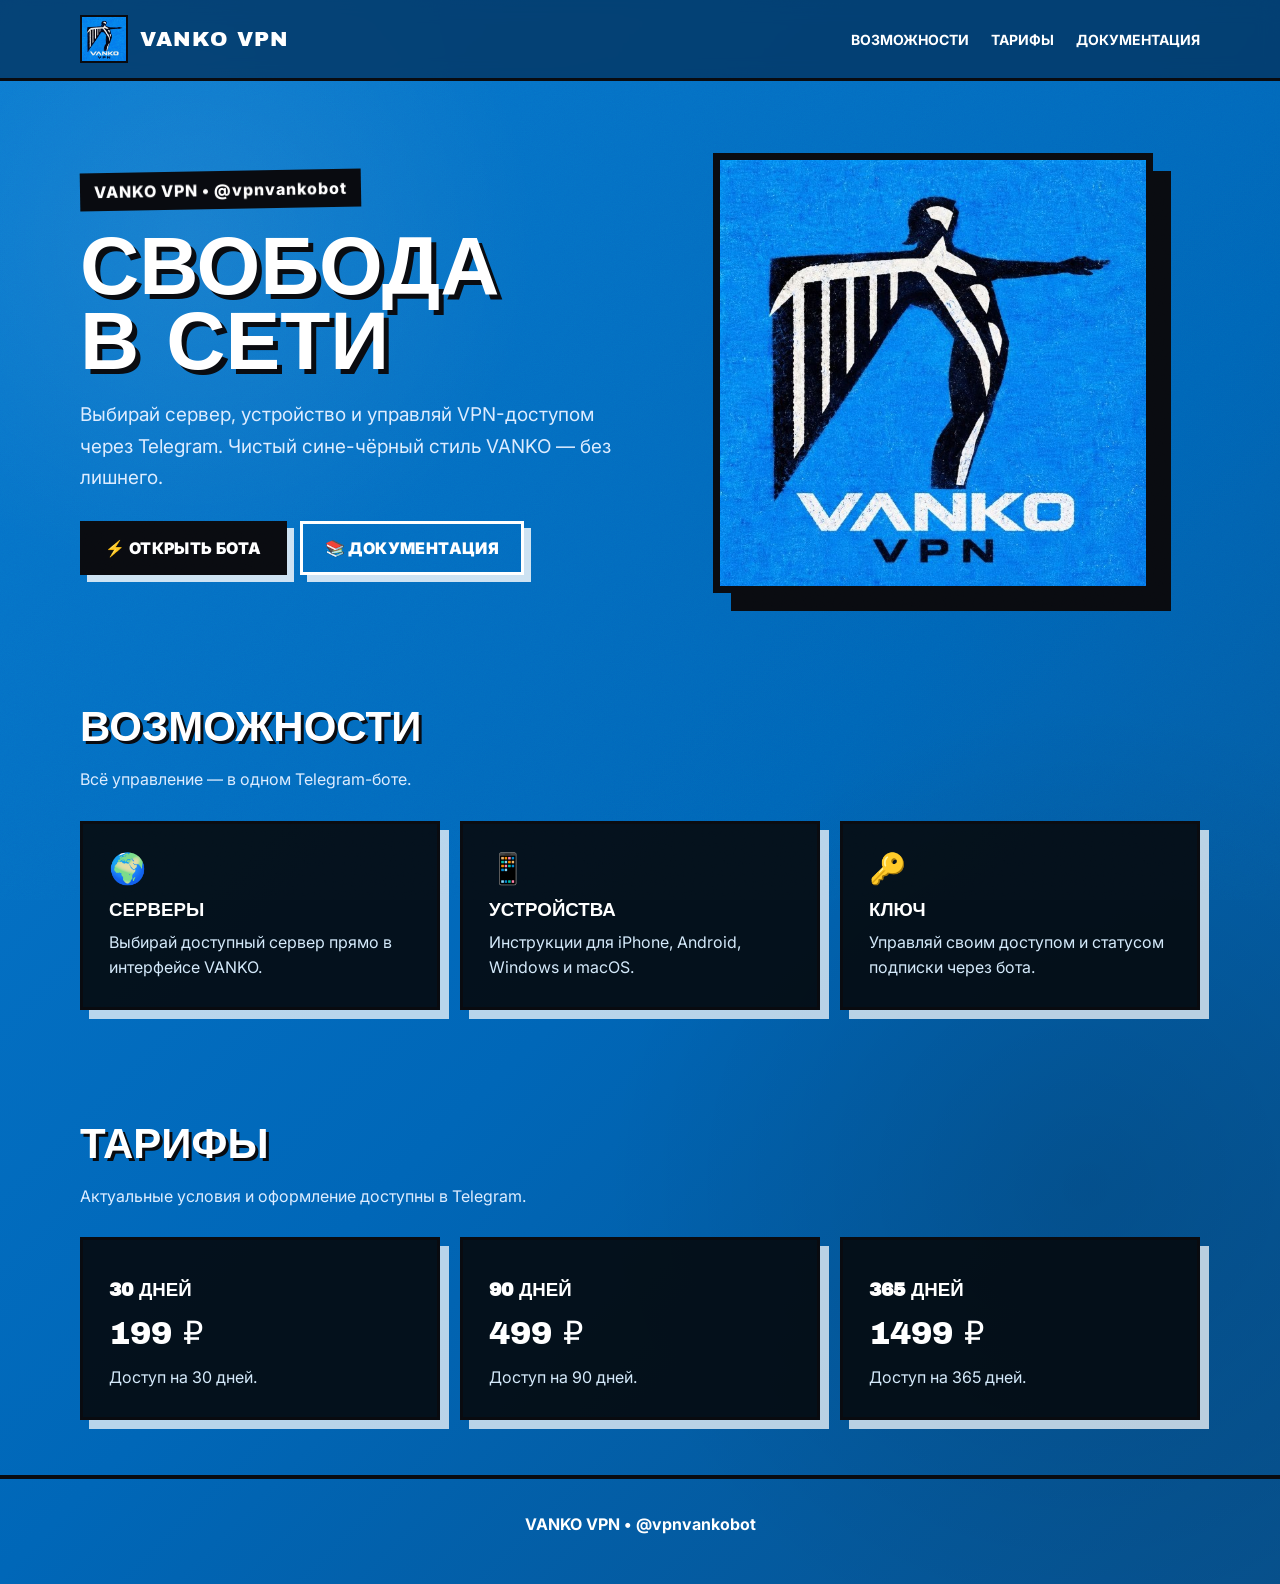
==== index.html @ f3529c2c "Add files via upload" ====
<!doctype html><html lang="ru"><head><meta charset="utf-8"><meta name="viewport" content="width=device-width,initial-scale=1"><title>VANKO VPN</title><link rel="stylesheet" href="style.css"></head><body>
<nav class="nav"><div class="container nav-inner"><a class="brand" href="index.html"><img src="logo.png" alt="VANKO">VANKO VPN</a><div class="nav-links"><a href="#features">ВОЗМОЖНОСТИ</a><a href="#plans">ТАРИФЫ</a><a href="documentation.html">ДОКУМЕНТАЦИЯ</a></div></div></nav>
<main>
<section class="hero container"><div><span class="kicker">VANKO VPN • @vpnvankobot</span><h1>СВОБОДА<br>В СЕТИ</h1><p class="lead">Выбирай сервер, устройство и управляй VPN-доступом через Telegram. Чистый сине-чёрный стиль VANKO — без лишнего.</p><div class="buttons"><a class="btn" href="https://t.me/vpnvankobot">⚡ ОТКРЫТЬ БОТА</a><a class="btn secondary" href="documentation.html">📚 ДОКУМЕНТАЦИЯ</a></div></div><img class="logo" src="logo.png" alt="VANKO VPN"></section>
<section id="features" class="section container"><h2>ВОЗМОЖНОСТИ</h2><p class="section-intro">Всё управление — в одном Telegram-боте.</p><div class="grid">
<div class="card"><div class="icon">🌍</div><h3>СЕРВЕРЫ</h3><p>Выбирай доступный сервер прямо в интерфейсе VANKO.</p></div>
<div class="card"><div class="icon">📱</div><h3>УСТРОЙСТВА</h3><p>Инструкции для iPhone, Android, Windows и macOS.</p></div>
<div class="card"><div class="icon">🔑</div><h3>КЛЮЧ</h3><p>Управляй своим доступом и статусом подписки через бота.</p></div>
</div></section>
<section id="plans" class="section container"><h2>ТАРИФЫ</h2><p class="section-intro">Актуальные условия и оформление доступны в Telegram.</p><div class="grid">
<div class="card"><h3>30 ДНЕЙ</h3><div class="price">199 ₽</div><p>Доступ на 30 дней.</p></div>
<div class="card"><h3>90 ДНЕЙ</h3><div class="price">499 ₽</div><p>Доступ на 90 дней.</p></div>
<div class="card"><h3>365 ДНЕЙ</h3><div class="price">1499 ₽</div><p>Доступ на 365 дней.</p></div>
</div></section>
</main><footer>VANKO VPN • @vpnvankobot</footer></body></html>
---- style.css ----
@import url('https://fonts.googleapis.com/css2?family=Archivo+Black&family=Inter:wght@400;500;600;700;800&display=swap');

:root{
  --blue:#087bd1;
  --blue-dark:#04569b;
  --paper:#f5f3eb;
  --ink:#090b10;
  --muted:#dcecff;
  --line:rgba(255,255,255,.25);
}
*{box-sizing:border-box}
html{scroll-behavior:smooth}
body{
  margin:0;color:white;font-family:Inter,Arial,sans-serif;
  background:
    radial-gradient(circle at 15% 15%,rgba(255,255,255,.08),transparent 20%),
    radial-gradient(circle at 85% 75%,rgba(0,0,0,.12),transparent 30%),
    linear-gradient(135deg,#087bd1,#0067b8 55%,#07518d);
  min-height:100vh;
}
body:before{
  content:"";position:fixed;inset:0;pointer-events:none;opacity:.10;
  background-image:url("data:image/svg+xml,%3Csvg xmlns='http://www.w3.org/2000/svg' width='140' height='140' viewBox='0 0 140 140'%3E%3Cfilter id='n'%3E%3CfeTurbulence type='fractalNoise' baseFrequency='.9' numOctaves='3' stitchTiles='stitch'/%3E%3C/filter%3E%3Crect width='100%25' height='100%25' filter='url(%23n)' opacity='.65'/%3E%3C/svg%3E");
  mix-blend-mode:overlay;
}
a{color:inherit;text-decoration:none}
.container{width:min(1120px,92%);margin:auto}
.nav{
  position:sticky;top:0;z-index:10;
  background:rgba(4,54,99,.82);backdrop-filter:blur(10px);
  border-bottom:3px solid var(--ink);
}
.nav-inner{height:78px;display:flex;align-items:center;justify-content:space-between}
.brand{
  display:flex;align-items:center;gap:12px;font-family:"Archivo Black",Impact,sans-serif;
  letter-spacing:1px;font-size:21px
}
.brand img{width:48px;height:48px;object-fit:cover;border:2px solid var(--ink)}
.nav-links{display:flex;gap:22px;font-weight:700;font-size:14px}
.nav-links a:hover{text-decoration:underline}
.hero{padding:72px 0 55px;display:grid;grid-template-columns:1fr 1fr;gap:50px;align-items:center}
.logo{
  width:min(440px,100%);display:block;margin:auto;
  border:7px solid var(--ink);box-shadow:18px 18px 0 var(--ink);
}
.kicker{
  display:inline-block;background:var(--ink);color:white;padding:9px 14px;
  font-weight:800;letter-spacing:1px;transform:rotate(-1deg)
}
h1{
  font-family:"Archivo Black",Impact,sans-serif;
  text-transform:uppercase;font-size:clamp(46px,7vw,82px);line-height:.92;
  margin:20px 0;color:white;text-shadow:5px 5px 0 var(--ink)
}
.lead{font-size:19px;line-height:1.65;color:var(--muted);max-width:650px}
.buttons{display:flex;gap:13px;flex-wrap:wrap;margin-top:28px}
.btn{
  display:inline-flex;align-items:center;justify-content:center;padding:14px 22px;
  background:var(--ink);color:white;border:3px solid var(--ink);
  font-weight:900;text-transform:uppercase;letter-spacing:.4px;
  box-shadow:7px 7px 0 rgba(255,255,255,.8);transition:.15s
}
.btn:hover{transform:translate(3px,3px);box-shadow:4px 4px 0 rgba(255,255,255,.8)}
.btn.secondary{background:transparent;border-color:white}
.section{padding:55px 0}
.section h2{
  font-family:"Archivo Black",Impact,sans-serif;text-transform:uppercase;
  font-size:42px;margin:0 0 10px;text-shadow:3px 3px 0 var(--ink)
}
.section-intro{color:var(--muted);line-height:1.6;margin-bottom:28px}
.grid{display:grid;grid-template-columns:repeat(3,1fr);gap:20px}
.card{
  background:rgba(5,10,16,.92);border:3px solid var(--ink);padding:26px;
  box-shadow:9px 9px 0 rgba(255,255,255,.72)
}
.icon{font-size:30px}.card h3{font-family:"Archivo Black",Impact,sans-serif;text-transform:uppercase;margin:13px 0 9px}
.card p{color:#d4e9fa;line-height:1.6;margin:0}
.price{font-family:"Archivo Black",Impact,sans-serif;font-size:32px;margin:13px 0}
.doc{
  width:min(850px,92%);margin:55px auto;padding:35px;
  background:rgba(7,11,16,.95);border:4px solid var(--ink);
  box-shadow:12px 12px 0 rgba(255,255,255,.78)
}
.doc h1{font-size:48px}.doc h2{font-family:"Archivo Black",Impact,sans-serif;text-transform:uppercase;margin-top:32px}
.doc p,.doc li{color:#dcecff;line-height:1.75}
footer{border-top:4px solid var(--ink);padding:35px 0 50px;text-align:center;font-weight:700}
@media(max-width:800px){
  .nav-links{display:none}
  .hero{grid-template-columns:1fr;padding-top:45px}
  .hero .logo{order:-1;max-width:360px}
  .grid{grid-template-columns:1fr}
  .doc{padding:23px}
}
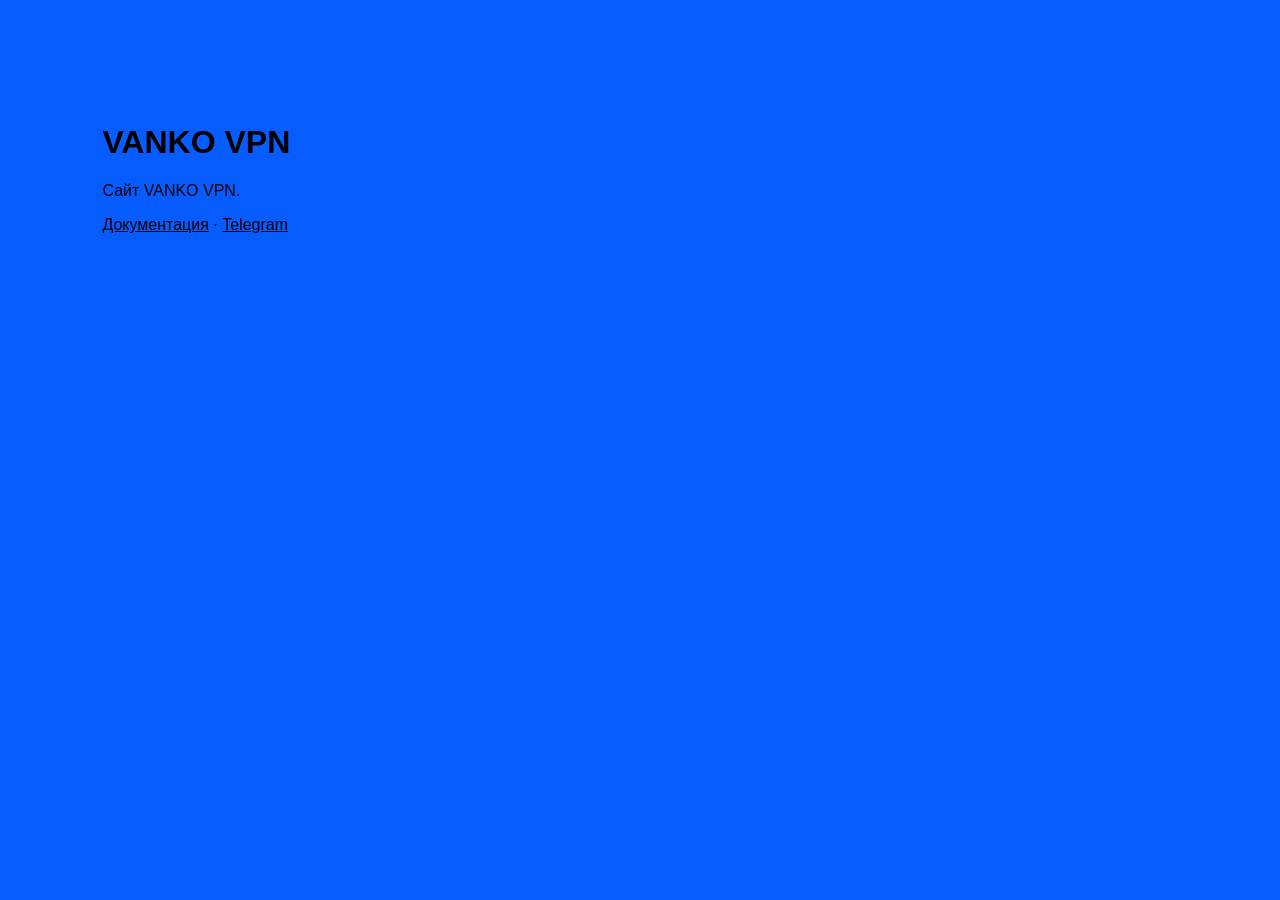
==== commit d43c5730: "Add files via upload" ====
--- a/index.html
+++ b/index.html
@@ -1,15 +1 @@
-<!doctype html><html lang="ru"><head><meta charset="utf-8"><meta name="viewport" content="width=device-width,initial-scale=1"><title>VANKO VPN</title><link rel="stylesheet" href="style.css"></head><body>
-<nav class="nav"><div class="container nav-inner"><a class="brand" href="index.html"><img src="logo.png" alt="VANKO">VANKO VPN</a><div class="nav-links"><a href="#features">ВОЗМОЖНОСТИ</a><a href="#plans">ТАРИФЫ</a><a href="documentation.html">ДОКУМЕНТАЦИЯ</a></div></div></nav>
-<main>
-<section class="hero container"><div><span class="kicker">VANKO VPN • @vpnvankobot</span><h1>СВОБОДА<br>В СЕТИ</h1><p class="lead">Выбирай сервер, устройство и управляй VPN-доступом через Telegram. Чистый сине-чёрный стиль VANKO — без лишнего.</p><div class="buttons"><a class="btn" href="https://t.me/vpnvankobot">⚡ ОТКРЫТЬ БОТА</a><a class="btn secondary" href="documentation.html">📚 ДОКУМЕНТАЦИЯ</a></div></div><img class="logo" src="logo.png" alt="VANKO VPN"></section>
-<section id="features" class="section container"><h2>ВОЗМОЖНОСТИ</h2><p class="section-intro">Всё управление — в одном Telegram-боте.</p><div class="grid">
-<div class="card"><div class="icon">🌍</div><h3>СЕРВЕРЫ</h3><p>Выбирай доступный сервер прямо в интерфейсе VANKO.</p></div>
-<div class="card"><div class="icon">📱</div><h3>УСТРОЙСТВА</h3><p>Инструкции для iPhone, Android, Windows и macOS.</p></div>
-<div class="card"><div class="icon">🔑</div><h3>КЛЮЧ</h3><p>Управляй своим доступом и статусом подписки через бота.</p></div>
-</div></section>
-<section id="plans" class="section container"><h2>ТАРИФЫ</h2><p class="section-intro">Актуальные условия и оформление доступны в Telegram.</p><div class="grid">
-<div class="card"><h3>30 ДНЕЙ</h3><div class="price">199 ₽</div><p>Доступ на 30 дней.</p></div>
-<div class="card"><h3>90 ДНЕЙ</h3><div class="price">499 ₽</div><p>Доступ на 90 дней.</p></div>
-<div class="card"><h3>365 ДНЕЙ</h3><div class="price">1499 ₽</div><p>Доступ на 365 дней.</p></div>
-</div></section>
-</main><footer>VANKO VPN • @vpnvankobot</footer></body></html>+<!doctype html><html lang="ru"><head><meta charset="utf-8"><meta name="viewport" content="width=device-width,initial-scale=1"><title>VANKO VPN</title><link rel="stylesheet" href="style.css"></head><body><main><h1>VANKO VPN</h1><p>Сайт VANKO VPN.</p><a href="documentation.html">Документация</a> · <a href="https://t.me/vpnvankobot">Telegram</a></main></body></html>
--- a/style.css
+++ b/style.css
@@ -1,94 +1 @@
-
-@import url('https://fonts.googleapis.com/css2?family=Archivo+Black&family=Inter:wght@400;500;600;700;800&display=swap');
-
-:root{
-  --blue:#087bd1;
-  --blue-dark:#04569b;
-  --paper:#f5f3eb;
-  --ink:#090b10;
-  --muted:#dcecff;
-  --line:rgba(255,255,255,.25);
-}
-*{box-sizing:border-box}
-html{scroll-behavior:smooth}
-body{
-  margin:0;color:white;font-family:Inter,Arial,sans-serif;
-  background:
-    radial-gradient(circle at 15% 15%,rgba(255,255,255,.08),transparent 20%),
-    radial-gradient(circle at 85% 75%,rgba(0,0,0,.12),transparent 30%),
-    linear-gradient(135deg,#087bd1,#0067b8 55%,#07518d);
-  min-height:100vh;
-}
-body:before{
-  content:"";position:fixed;inset:0;pointer-events:none;opacity:.10;
-  background-image:url("data:image/svg+xml,%3Csvg xmlns='http://www.w3.org/2000/svg' width='140' height='140' viewBox='0 0 140 140'%3E%3Cfilter id='n'%3E%3CfeTurbulence type='fractalNoise' baseFrequency='.9' numOctaves='3' stitchTiles='stitch'/%3E%3C/filter%3E%3Crect width='100%25' height='100%25' filter='url(%23n)' opacity='.65'/%3E%3C/svg%3E");
-  mix-blend-mode:overlay;
-}
-a{color:inherit;text-decoration:none}
-.container{width:min(1120px,92%);margin:auto}
-.nav{
-  position:sticky;top:0;z-index:10;
-  background:rgba(4,54,99,.82);backdrop-filter:blur(10px);
-  border-bottom:3px solid var(--ink);
-}
-.nav-inner{height:78px;display:flex;align-items:center;justify-content:space-between}
-.brand{
-  display:flex;align-items:center;gap:12px;font-family:"Archivo Black",Impact,sans-serif;
-  letter-spacing:1px;font-size:21px
-}
-.brand img{width:48px;height:48px;object-fit:cover;border:2px solid var(--ink)}
-.nav-links{display:flex;gap:22px;font-weight:700;font-size:14px}
-.nav-links a:hover{text-decoration:underline}
-.hero{padding:72px 0 55px;display:grid;grid-template-columns:1fr 1fr;gap:50px;align-items:center}
-.logo{
-  width:min(440px,100%);display:block;margin:auto;
-  border:7px solid var(--ink);box-shadow:18px 18px 0 var(--ink);
-}
-.kicker{
-  display:inline-block;background:var(--ink);color:white;padding:9px 14px;
-  font-weight:800;letter-spacing:1px;transform:rotate(-1deg)
-}
-h1{
-  font-family:"Archivo Black",Impact,sans-serif;
-  text-transform:uppercase;font-size:clamp(46px,7vw,82px);line-height:.92;
-  margin:20px 0;color:white;text-shadow:5px 5px 0 var(--ink)
-}
-.lead{font-size:19px;line-height:1.65;color:var(--muted);max-width:650px}
-.buttons{display:flex;gap:13px;flex-wrap:wrap;margin-top:28px}
-.btn{
-  display:inline-flex;align-items:center;justify-content:center;padding:14px 22px;
-  background:var(--ink);color:white;border:3px solid var(--ink);
-  font-weight:900;text-transform:uppercase;letter-spacing:.4px;
-  box-shadow:7px 7px 0 rgba(255,255,255,.8);transition:.15s
-}
-.btn:hover{transform:translate(3px,3px);box-shadow:4px 4px 0 rgba(255,255,255,.8)}
-.btn.secondary{background:transparent;border-color:white}
-.section{padding:55px 0}
-.section h2{
-  font-family:"Archivo Black",Impact,sans-serif;text-transform:uppercase;
-  font-size:42px;margin:0 0 10px;text-shadow:3px 3px 0 var(--ink)
-}
-.section-intro{color:var(--muted);line-height:1.6;margin-bottom:28px}
-.grid{display:grid;grid-template-columns:repeat(3,1fr);gap:20px}
-.card{
-  background:rgba(5,10,16,.92);border:3px solid var(--ink);padding:26px;
-  box-shadow:9px 9px 0 rgba(255,255,255,.72)
-}
-.icon{font-size:30px}.card h3{font-family:"Archivo Black",Impact,sans-serif;text-transform:uppercase;margin:13px 0 9px}
-.card p{color:#d4e9fa;line-height:1.6;margin:0}
-.price{font-family:"Archivo Black",Impact,sans-serif;font-size:32px;margin:13px 0}
-.doc{
-  width:min(850px,92%);margin:55px auto;padding:35px;
-  background:rgba(7,11,16,.95);border:4px solid var(--ink);
-  box-shadow:12px 12px 0 rgba(255,255,255,.78)
-}
-.doc h1{font-size:48px}.doc h2{font-family:"Archivo Black",Impact,sans-serif;text-transform:uppercase;margin-top:32px}
-.doc p,.doc li{color:#dcecff;line-height:1.75}
-footer{border-top:4px solid var(--ink);padding:35px 0 50px;text-align:center;font-weight:700}
-@media(max-width:800px){
-  .nav-links{display:none}
-  .hero{grid-template-columns:1fr;padding-top:45px}
-  .hero .logo{order:-1;max-width:360px}
-  .grid{grid-template-columns:1fr}
-  .doc{padding:23px}
-}
+*{box-sizing:border-box}body{margin:0;background:#075cff;color:#000;font-family:Arial,sans-serif}main{padding:8vw}a{color:inherit}
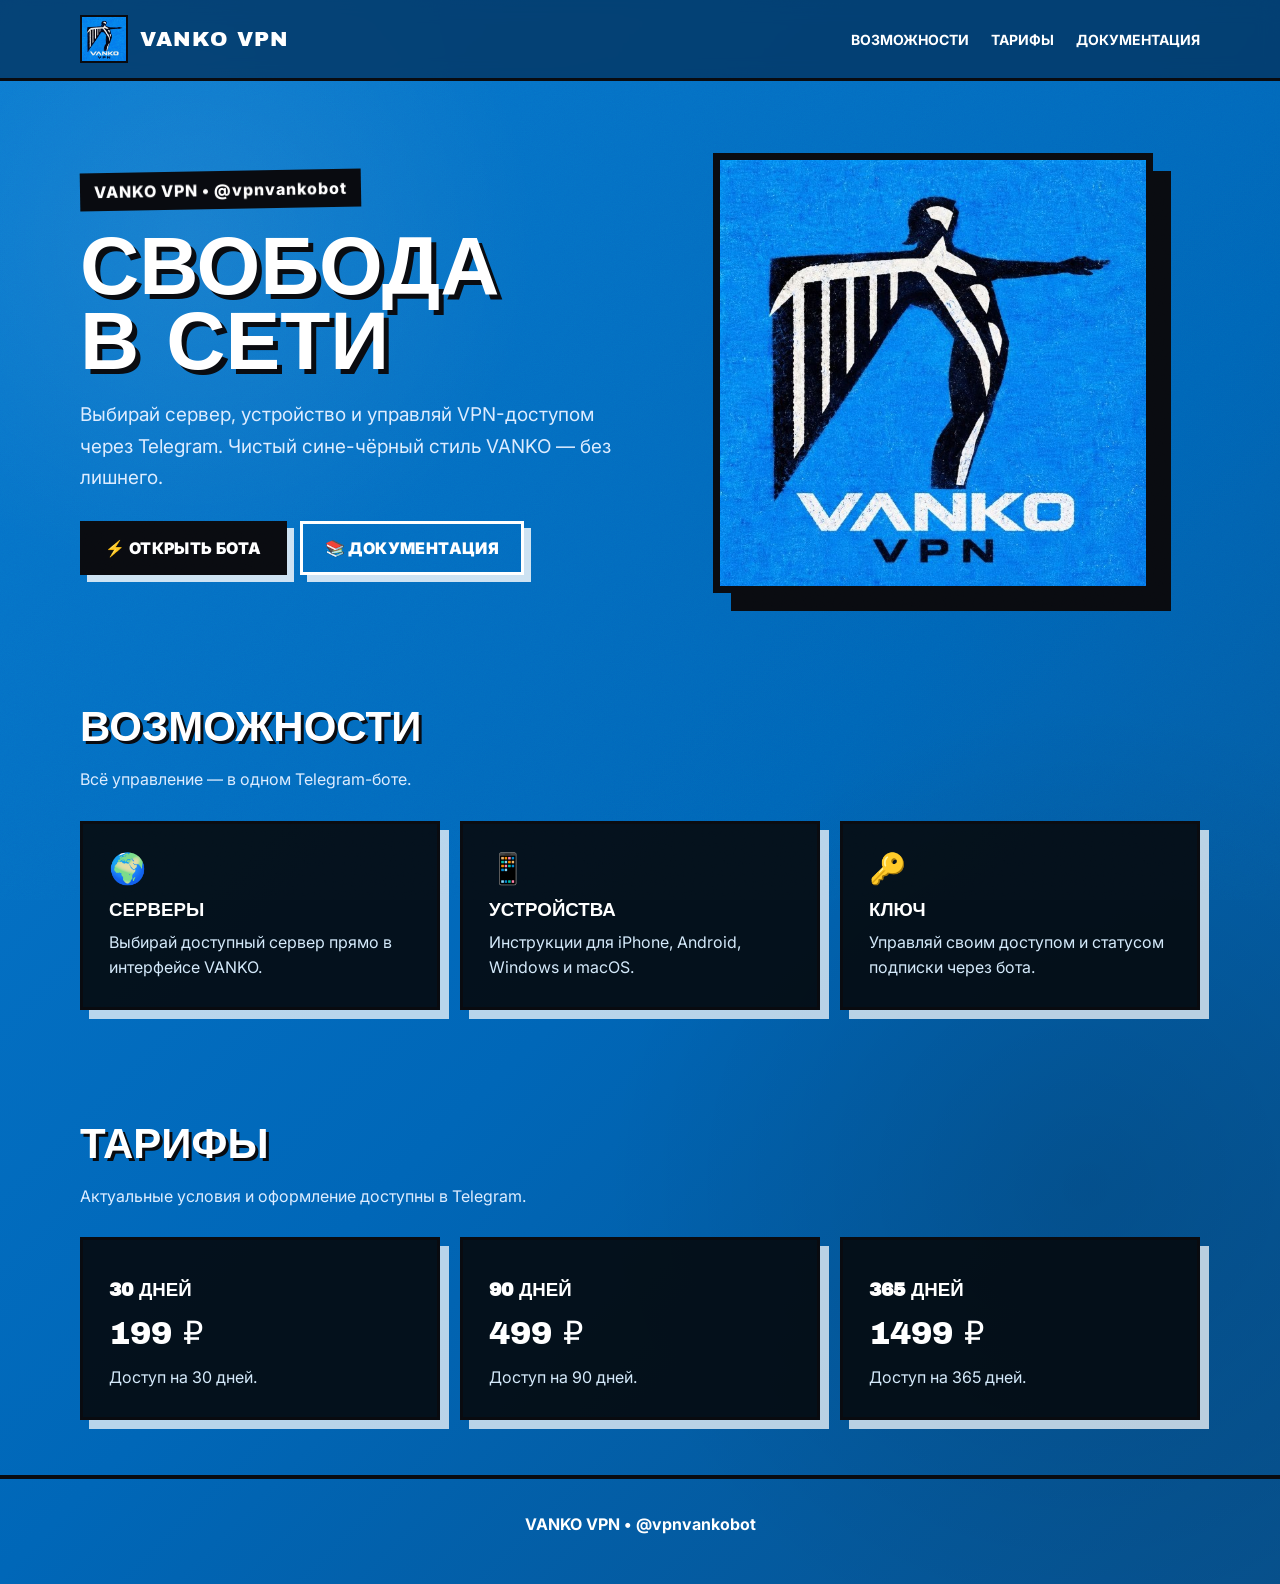
==== commit 2ba1dba6: "Add files via upload" ====
--- a/index.html
+++ b/index.html
@@ -1 +1,15 @@
-<!doctype html><html lang="ru"><head><meta charset="utf-8"><meta name="viewport" content="width=device-width,initial-scale=1"><title>VANKO VPN</title><link rel="stylesheet" href="style.css"></head><body><main><h1>VANKO VPN</h1><p>Сайт VANKO VPN.</p><a href="documentation.html">Документация</a> · <a href="https://t.me/vpnvankobot">Telegram</a></main></body></html>+<!doctype html><html lang="ru"><head><meta charset="utf-8"><meta name="viewport" content="width=device-width,initial-scale=1"><title>VANKO VPN</title><link rel="stylesheet" href="style.css"></head><body>
+<nav class="nav"><div class="container nav-inner"><a class="brand" href="index.html"><img src="logo.png" alt="VANKO">VANKO VPN</a><div class="nav-links"><a href="#features">ВОЗМОЖНОСТИ</a><a href="#plans">ТАРИФЫ</a><a href="documentation.html">ДОКУМЕНТАЦИЯ</a></div></div></nav>
+<main>
+<section class="hero container"><div><span class="kicker">VANKO VPN • @vpnvankobot</span><h1>СВОБОДА<br>В СЕТИ</h1><p class="lead">Выбирай сервер, устройство и управляй VPN-доступом через Telegram. Чистый сине-чёрный стиль VANKO — без лишнего.</p><div class="buttons"><a class="btn" href="https://t.me/vpnvankobot">⚡ ОТКРЫТЬ БОТА</a><a class="btn secondary" href="documentation.html">📚 ДОКУМЕНТАЦИЯ</a></div></div><img class="logo" src="logo.png" alt="VANKO VPN"></section>
+<section id="features" class="section container"><h2>ВОЗМОЖНОСТИ</h2><p class="section-intro">Всё управление — в одном Telegram-боте.</p><div class="grid">
+<div class="card"><div class="icon">🌍</div><h3>СЕРВЕРЫ</h3><p>Выбирай доступный сервер прямо в интерфейсе VANKO.</p></div>
+<div class="card"><div class="icon">📱</div><h3>УСТРОЙСТВА</h3><p>Инструкции для iPhone, Android, Windows и macOS.</p></div>
+<div class="card"><div class="icon">🔑</div><h3>КЛЮЧ</h3><p>Управляй своим доступом и статусом подписки через бота.</p></div>
+</div></section>
+<section id="plans" class="section container"><h2>ТАРИФЫ</h2><p class="section-intro">Актуальные условия и оформление доступны в Telegram.</p><div class="grid">
+<div class="card"><h3>30 ДНЕЙ</h3><div class="price">199 ₽</div><p>Доступ на 30 дней.</p></div>
+<div class="card"><h3>90 ДНЕЙ</h3><div class="price">499 ₽</div><p>Доступ на 90 дней.</p></div>
+<div class="card"><h3>365 ДНЕЙ</h3><div class="price">1499 ₽</div><p>Доступ на 365 дней.</p></div>
+</div></section>
+</main><footer>VANKO VPN • @vpnvankobot</footer></body></html>
--- a/style.css
+++ b/style.css
@@ -1 +1,94 @@
-*{box-sizing:border-box}body{margin:0;background:#075cff;color:#000;font-family:Arial,sans-serif}main{padding:8vw}a{color:inherit}+
+@import url('https://fonts.googleapis.com/css2?family=Archivo+Black&family=Inter:wght@400;500;600;700;800&display=swap');
+
+:root{
+  --blue:#087bd1;
+  --blue-dark:#04569b;
+  --paper:#f5f3eb;
+  --ink:#090b10;
+  --muted:#dcecff;
+  --line:rgba(255,255,255,.25);
+}
+*{box-sizing:border-box}
+html{scroll-behavior:smooth}
+body{
+  margin:0;color:white;font-family:Inter,Arial,sans-serif;
+  background:
+    radial-gradient(circle at 15% 15%,rgba(255,255,255,.08),transparent 20%),
+    radial-gradient(circle at 85% 75%,rgba(0,0,0,.12),transparent 30%),
+    linear-gradient(135deg,#087bd1,#0067b8 55%,#07518d);
+  min-height:100vh;
+}
+body:before{
+  content:"";position:fixed;inset:0;pointer-events:none;opacity:.10;
+  background-image:url("data:image/svg+xml,%3Csvg xmlns='http://www.w3.org/2000/svg' width='140' height='140' viewBox='0 0 140 140'%3E%3Cfilter id='n'%3E%3CfeTurbulence type='fractalNoise' baseFrequency='.9' numOctaves='3' stitchTiles='stitch'/%3E%3C/filter%3E%3Crect width='100%25' height='100%25' filter='url(%23n)' opacity='.65'/%3E%3C/svg%3E");
+  mix-blend-mode:overlay;
+}
+a{color:inherit;text-decoration:none}
+.container{width:min(1120px,92%);margin:auto}
+.nav{
+  position:sticky;top:0;z-index:10;
+  background:rgba(4,54,99,.82);backdrop-filter:blur(10px);
+  border-bottom:3px solid var(--ink);
+}
+.nav-inner{height:78px;display:flex;align-items:center;justify-content:space-between}
+.brand{
+  display:flex;align-items:center;gap:12px;font-family:"Archivo Black",Impact,sans-serif;
+  letter-spacing:1px;font-size:21px
+}
+.brand img{width:48px;height:48px;object-fit:cover;border:2px solid var(--ink)}
+.nav-links{display:flex;gap:22px;font-weight:700;font-size:14px}
+.nav-links a:hover{text-decoration:underline}
+.hero{padding:72px 0 55px;display:grid;grid-template-columns:1fr 1fr;gap:50px;align-items:center}
+.logo{
+  width:min(440px,100%);display:block;margin:auto;
+  border:7px solid var(--ink);box-shadow:18px 18px 0 var(--ink);
+}
+.kicker{
+  display:inline-block;background:var(--ink);color:white;padding:9px 14px;
+  font-weight:800;letter-spacing:1px;transform:rotate(-1deg)
+}
+h1{
+  font-family:"Archivo Black",Impact,sans-serif;
+  text-transform:uppercase;font-size:clamp(46px,7vw,82px);line-height:.92;
+  margin:20px 0;color:white;text-shadow:5px 5px 0 var(--ink)
+}
+.lead{font-size:19px;line-height:1.65;color:var(--muted);max-width:650px}
+.buttons{display:flex;gap:13px;flex-wrap:wrap;margin-top:28px}
+.btn{
+  display:inline-flex;align-items:center;justify-content:center;padding:14px 22px;
+  background:var(--ink);color:white;border:3px solid var(--ink);
+  font-weight:900;text-transform:uppercase;letter-spacing:.4px;
+  box-shadow:7px 7px 0 rgba(255,255,255,.8);transition:.15s
+}
+.btn:hover{transform:translate(3px,3px);box-shadow:4px 4px 0 rgba(255,255,255,.8)}
+.btn.secondary{background:transparent;border-color:white}
+.section{padding:55px 0}
+.section h2{
+  font-family:"Archivo Black",Impact,sans-serif;text-transform:uppercase;
+  font-size:42px;margin:0 0 10px;text-shadow:3px 3px 0 var(--ink)
+}
+.section-intro{color:var(--muted);line-height:1.6;margin-bottom:28px}
+.grid{display:grid;grid-template-columns:repeat(3,1fr);gap:20px}
+.card{
+  background:rgba(5,10,16,.92);border:3px solid var(--ink);padding:26px;
+  box-shadow:9px 9px 0 rgba(255,255,255,.72)
+}
+.icon{font-size:30px}.card h3{font-family:"Archivo Black",Impact,sans-serif;text-transform:uppercase;margin:13px 0 9px}
+.card p{color:#d4e9fa;line-height:1.6;margin:0}
+.price{font-family:"Archivo Black",Impact,sans-serif;font-size:32px;margin:13px 0}
+.doc{
+  width:min(850px,92%);margin:55px auto;padding:35px;
+  background:rgba(7,11,16,.95);border:4px solid var(--ink);
+  box-shadow:12px 12px 0 rgba(255,255,255,.78)
+}
+.doc h1{font-size:48px}.doc h2{font-family:"Archivo Black",Impact,sans-serif;text-transform:uppercase;margin-top:32px}
+.doc p,.doc li{color:#dcecff;line-height:1.75}
+footer{border-top:4px solid var(--ink);padding:35px 0 50px;text-align:center;font-weight:700}
+@media(max-width:800px){
+  .nav-links{display:none}
+  .hero{grid-template-columns:1fr;padding-top:45px}
+  .hero .logo{order:-1;max-width:360px}
+  .grid{grid-template-columns:1fr}
+  .doc{padding:23px}
+}
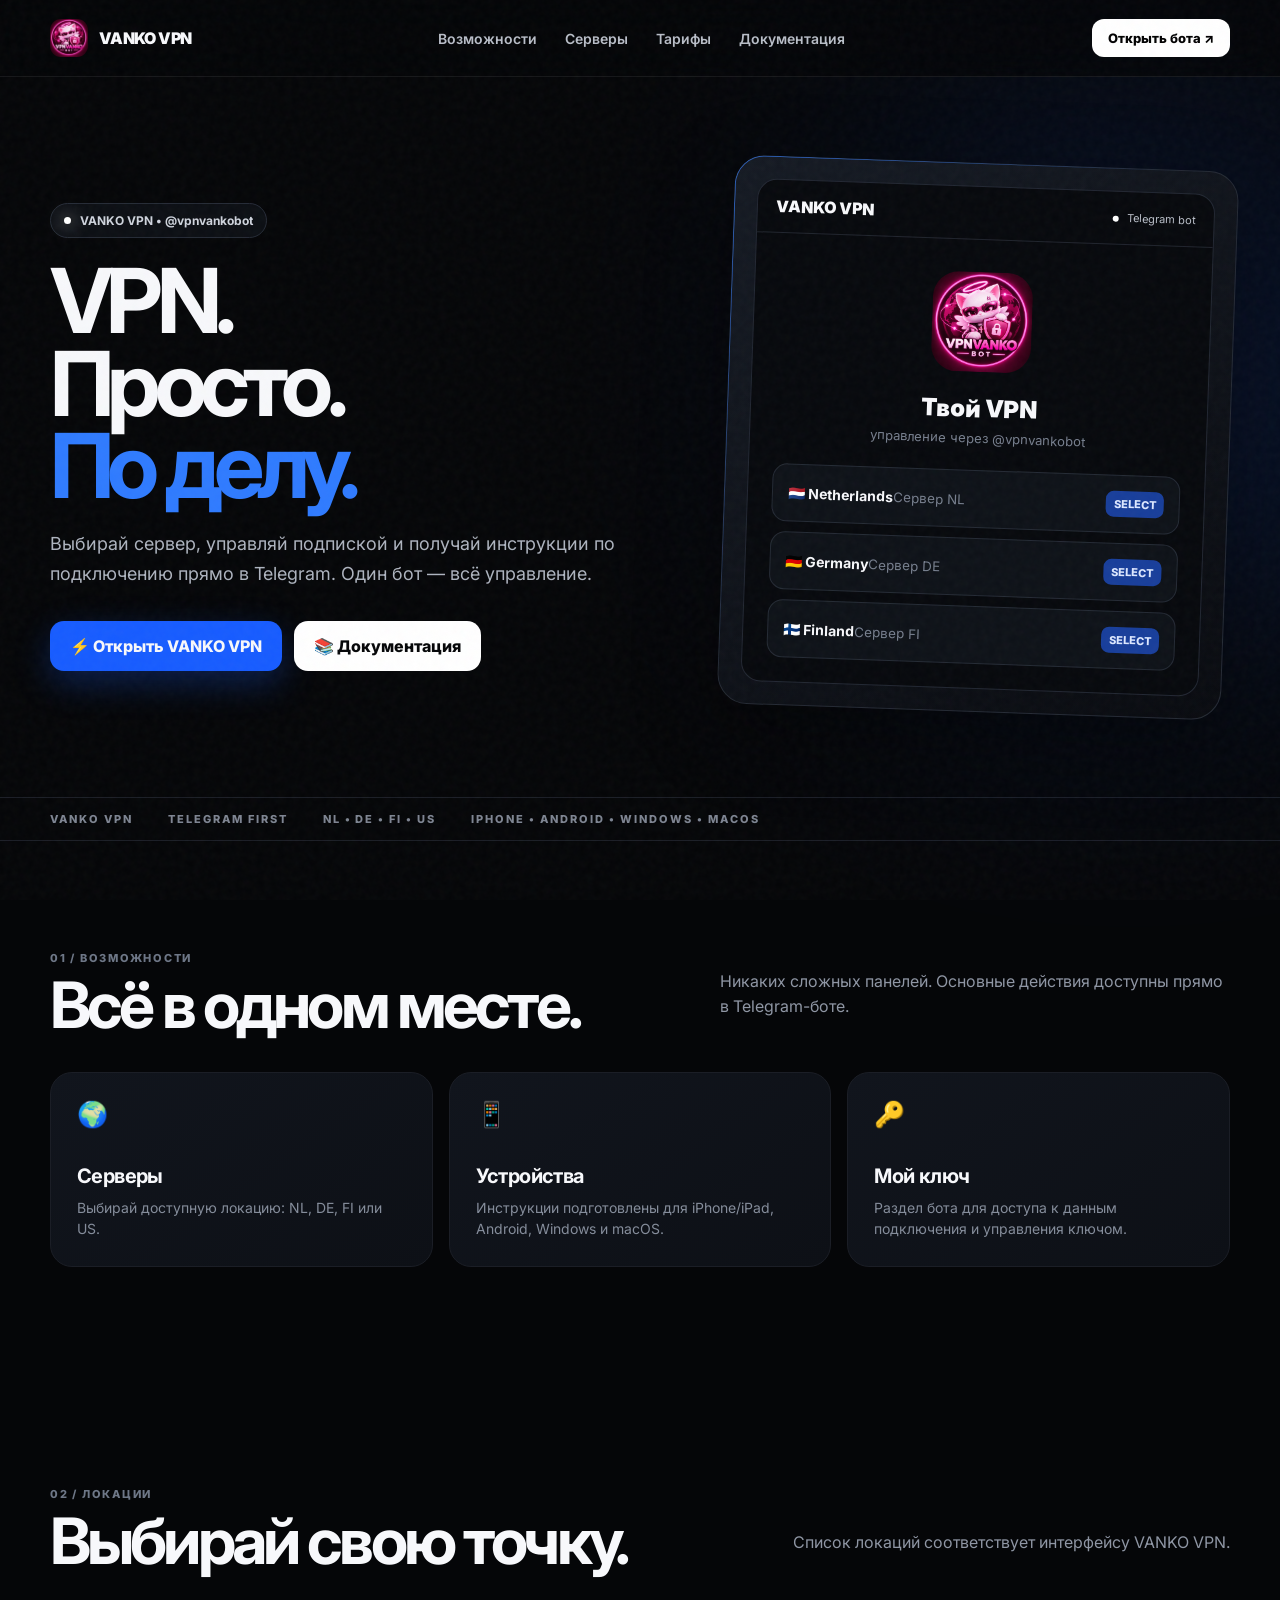
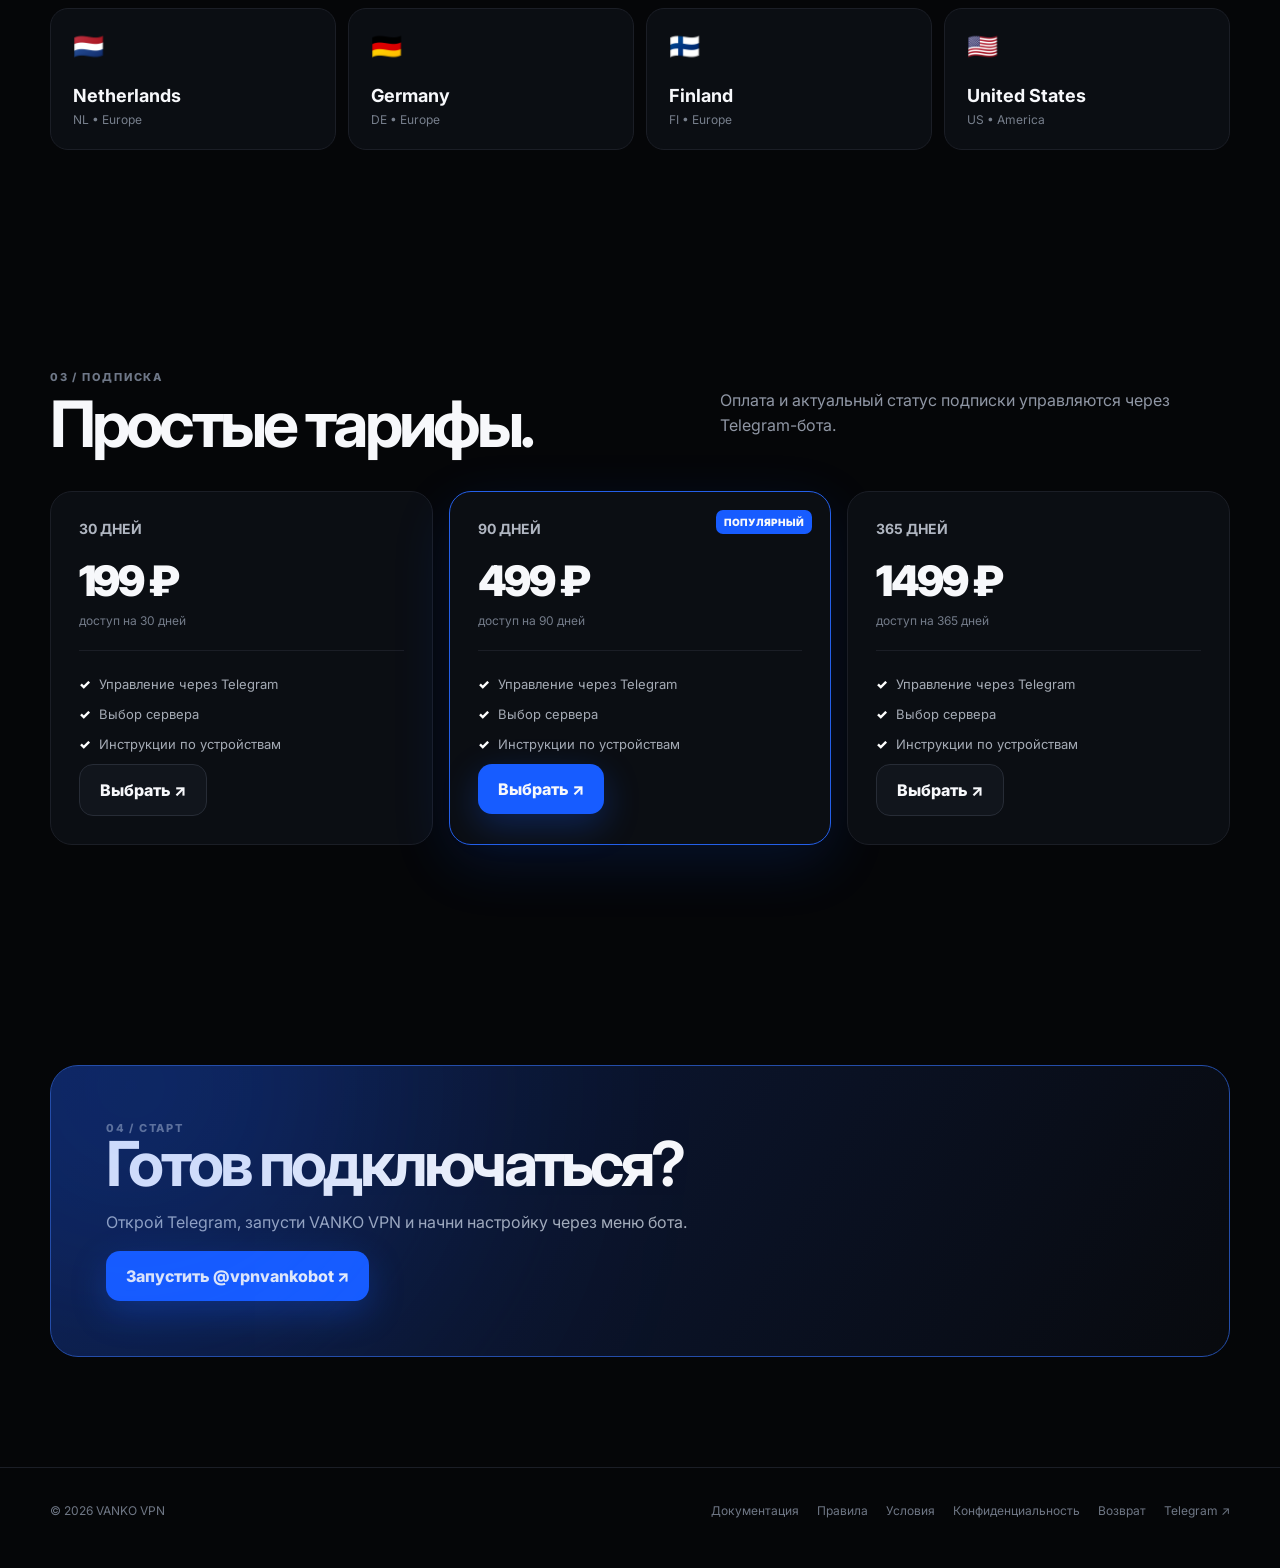
==== commit 57aa7538: "Add files via upload" ====
--- a/index.html
+++ b/index.html
@@ -1,15 +1,8 @@
-<!doctype html><html lang="ru"><head><meta charset="utf-8"><meta name="viewport" content="width=device-width,initial-scale=1"><title>VANKO VPN</title><link rel="stylesheet" href="style.css"></head><body>
-<nav class="nav"><div class="container nav-inner"><a class="brand" href="index.html"><img src="logo.png" alt="VANKO">VANKO VPN</a><div class="nav-links"><a href="#features">ВОЗМОЖНОСТИ</a><a href="#plans">ТАРИФЫ</a><a href="documentation.html">ДОКУМЕНТАЦИЯ</a></div></div></nav>
-<main>
-<section class="hero container"><div><span class="kicker">VANKO VPN • @vpnvankobot</span><h1>СВОБОДА<br>В СЕТИ</h1><p class="lead">Выбирай сервер, устройство и управляй VPN-доступом через Telegram. Чистый сине-чёрный стиль VANKO — без лишнего.</p><div class="buttons"><a class="btn" href="https://t.me/vpnvankobot">⚡ ОТКРЫТЬ БОТА</a><a class="btn secondary" href="documentation.html">📚 ДОКУМЕНТАЦИЯ</a></div></div><img class="logo" src="logo.png" alt="VANKO VPN"></section>
-<section id="features" class="section container"><h2>ВОЗМОЖНОСТИ</h2><p class="section-intro">Всё управление — в одном Telegram-боте.</p><div class="grid">
-<div class="card"><div class="icon">🌍</div><h3>СЕРВЕРЫ</h3><p>Выбирай доступный сервер прямо в интерфейсе VANKO.</p></div>
-<div class="card"><div class="icon">📱</div><h3>УСТРОЙСТВА</h3><p>Инструкции для iPhone, Android, Windows и macOS.</p></div>
-<div class="card"><div class="icon">🔑</div><h3>КЛЮЧ</h3><p>Управляй своим доступом и статусом подписки через бота.</p></div>
-</div></section>
-<section id="plans" class="section container"><h2>ТАРИФЫ</h2><p class="section-intro">Актуальные условия и оформление доступны в Telegram.</p><div class="grid">
-<div class="card"><h3>30 ДНЕЙ</h3><div class="price">199 ₽</div><p>Доступ на 30 дней.</p></div>
-<div class="card"><h3>90 ДНЕЙ</h3><div class="price">499 ₽</div><p>Доступ на 90 дней.</p></div>
-<div class="card"><h3>365 ДНЕЙ</h3><div class="price">1499 ₽</div><p>Доступ на 365 дней.</p></div>
-</div></section>
-</main><footer>VANKO VPN • @vpnvankobot</footer></body></html>+<!doctype html><html lang="ru"><head><meta charset="utf-8"><meta name="viewport" content="width=device-width,initial-scale=1"><meta name="theme-color" content="#050608"><meta name="description" content="VANKO VPN — управление подпиской, серверами и подключением через Telegram-бота."><meta property="og:title" content="VANKO VPN"><meta property="og:description" content="VANKO VPN — всё управление в Telegram."><meta property="og:image" content="logo.png"><title>VANKO VPN — всё управление в Telegram</title><link rel="stylesheet" href="style.css"></head><body><div class="noise"></div>
+<nav class="nav"><div class="container nav-inner"><a class="brand" href="index.html"><img src="logo.png" alt="VANKO VPN">VANKO VPN</a><div class="nav-links"><a href="#features">Возможности</a><a href="#servers">Серверы</a><a href="#plans">Тарифы</a><a href="documentation.html">Документация</a></div><a class="nav-cta" href="https://t.me/vpnvankobot">Открыть бота ↗</a><button class="mobile-menu" onclick="document.querySelector('.nav-links').style.display=document.querySelector('.nav-links').style.display==='flex'?'none':'flex'">☰</button></div></nav>
+<main><section class="hero container"><div class="glow"></div><div><div class="eyebrow"><i class="dot"></i> VANKO VPN • @vpnvankobot</div><h1>VPN.<span>Просто.</span><span class="blue">По делу.</span></h1><p class="lead">Выбирай сервер, управляй подпиской и получай инструкции по подключению прямо в Telegram. Один бот — всё управление.</p><div class="buttons"><a class="btn" href="https://t.me/vpnvankobot">⚡ Открыть VANKO VPN</a><a class="btn secondary" href="documentation.html">📚 Документация</a></div></div><div class="hero-card"><div class="screen"><div class="screen-top"><span class="mini-brand">VANKO VPN</span><span class="status"><i></i> Telegram bot</span></div><div class="screen-body"><img class="big-logo" src="logo.png" alt="VANKO"><div class="screen-title">Твой VPN</div><div class="screen-sub">управление через @vpnvankobot</div><div class="server"><div><b>🇳🇱 Netherlands</b><small>Сервер NL</small></div><span class="badge-blue">SELECT</span></div><div class="server"><div><b>🇩🇪 Germany</b><small>Сервер DE</small></div><span class="badge-blue">SELECT</span></div><div class="server"><div><b>🇫🇮 Finland</b><small>Сервер FI</small></div><span class="badge-blue">SELECT</span></div></div></div></div></section><div class="ticker"><div class="container"><span>VANKO VPN</span><span>TELEGRAM FIRST</span><span>NL • DE • FI • US</span><span>IPHONE • ANDROID • WINDOWS • MACOS</span></div></div>
+<section id="features" class="section container"><div class="section-head"><div><div class="kicker">01 / Возможности</div><h2>Всё в одном месте.</h2></div><p class="section-intro">Никаких сложных панелей. Основные действия доступны прямо в Telegram-боте.</p></div><div class="grid"><article class="card"><div class="icon">🌍</div><h3>Серверы</h3><p>Выбирай доступную локацию: NL, DE, FI или US.</p></article><article class="card"><div class="icon">📱</div><h3>Устройства</h3><p>Инструкции подготовлены для iPhone/iPad, Android, Windows и macOS.</p></article><article class="card"><div class="icon">🔑</div><h3>Мой ключ</h3><p>Раздел бота для доступа к данным подключения и управления ключом.</p></article></div></section>
+<section id="servers" class="section container"><div class="section-head"><div><div class="kicker">02 / Локации</div><h2>Выбирай свою точку.</h2></div><p class="section-intro">Список локаций соответствует интерфейсу VANKO VPN.</p></div><div class="servers"><div class="server-card"><div class="flag">🇳🇱</div><strong>Netherlands</strong><span>NL • Europe</span></div><div class="server-card"><div class="flag">🇩🇪</div><strong>Germany</strong><span>DE • Europe</span></div><div class="server-card"><div class="flag">🇫🇮</div><strong>Finland</strong><span>FI • Europe</span></div><div class="server-card"><div class="flag">🇺🇸</div><strong>United States</strong><span>US • America</span></div></div></section>
+<section id="plans" class="section container"><div class="section-head"><div><div class="kicker">03 / Подписка</div><h2>Простые тарифы.</h2></div><p class="section-intro">Оплата и актуальный статус подписки управляются через Telegram-бота.</p></div><div class="plans"><article class="plan"><h3>30 ДНЕЙ</h3><div class="price">199 ₽</div><div class="period">доступ на 30 дней</div><ul><li>Управление через Telegram</li><li>Выбор сервера</li><li>Инструкции по устройствам</li></ul><a class="btn ghost" href="https://t.me/vpnvankobot">Выбрать ↗</a></article><article class="plan featured"><span class="plan-tag">ПОПУЛЯРНЫЙ</span><h3>90 ДНЕЙ</h3><div class="price">499 ₽</div><div class="period">доступ на 90 дней</div><ul><li>Управление через Telegram</li><li>Выбор сервера</li><li>Инструкции по устройствам</li></ul><a class="btn" href="https://t.me/vpnvankobot">Выбрать ↗</a></article><article class="plan"><h3>365 ДНЕЙ</h3><div class="price">1499 ₽</div><div class="period">доступ на 365 дней</div><ul><li>Управление через Telegram</li><li>Выбор сервера</li><li>Инструкции по устройствам</li></ul><a class="btn ghost" href="https://t.me/vpnvankobot">Выбрать ↗</a></article></div></section>
+<section class="section container"><div class="cta"><div class="glow"></div><div class="kicker">04 / Старт</div><h2>Готов подключаться?</h2><p>Открой Telegram, запусти VANKO VPN и начни настройку через меню бота.</p><a class="btn" href="https://t.me/vpnvankobot">Запустить @vpnvankobot ↗</a></div></section></main>
+<footer class="footer"><div class="container footer-inner"><div>© 2026 VANKO VPN</div><div class="footer-links"><a href="documentation.html">Документация</a><a href="rules.html">Правила</a><a href="terms.html">Условия</a><a href="privacy.html">Конфиденциальность</a><a href="refund.html">Возврат</a><a href="https://t.me/vpnvankobot">Telegram ↗</a></div></div></footer></body></html>
--- a/style.css
+++ b/style.css
@@ -1,94 +1,5 @@
-
-@import url('https://fonts.googleapis.com/css2?family=Archivo+Black&family=Inter:wght@400;500;600;700;800&display=swap');
-
-:root{
-  --blue:#087bd1;
-  --blue-dark:#04569b;
-  --paper:#f5f3eb;
-  --ink:#090b10;
-  --muted:#dcecff;
-  --line:rgba(255,255,255,.25);
-}
-*{box-sizing:border-box}
-html{scroll-behavior:smooth}
-body{
-  margin:0;color:white;font-family:Inter,Arial,sans-serif;
-  background:
-    radial-gradient(circle at 15% 15%,rgba(255,255,255,.08),transparent 20%),
-    radial-gradient(circle at 85% 75%,rgba(0,0,0,.12),transparent 30%),
-    linear-gradient(135deg,#087bd1,#0067b8 55%,#07518d);
-  min-height:100vh;
-}
-body:before{
-  content:"";position:fixed;inset:0;pointer-events:none;opacity:.10;
-  background-image:url("data:image/svg+xml,%3Csvg xmlns='http://www.w3.org/2000/svg' width='140' height='140' viewBox='0 0 140 140'%3E%3Cfilter id='n'%3E%3CfeTurbulence type='fractalNoise' baseFrequency='.9' numOctaves='3' stitchTiles='stitch'/%3E%3C/filter%3E%3Crect width='100%25' height='100%25' filter='url(%23n)' opacity='.65'/%3E%3C/svg%3E");
-  mix-blend-mode:overlay;
-}
-a{color:inherit;text-decoration:none}
-.container{width:min(1120px,92%);margin:auto}
-.nav{
-  position:sticky;top:0;z-index:10;
-  background:rgba(4,54,99,.82);backdrop-filter:blur(10px);
-  border-bottom:3px solid var(--ink);
-}
-.nav-inner{height:78px;display:flex;align-items:center;justify-content:space-between}
-.brand{
-  display:flex;align-items:center;gap:12px;font-family:"Archivo Black",Impact,sans-serif;
-  letter-spacing:1px;font-size:21px
-}
-.brand img{width:48px;height:48px;object-fit:cover;border:2px solid var(--ink)}
-.nav-links{display:flex;gap:22px;font-weight:700;font-size:14px}
-.nav-links a:hover{text-decoration:underline}
-.hero{padding:72px 0 55px;display:grid;grid-template-columns:1fr 1fr;gap:50px;align-items:center}
-.logo{
-  width:min(440px,100%);display:block;margin:auto;
-  border:7px solid var(--ink);box-shadow:18px 18px 0 var(--ink);
-}
-.kicker{
-  display:inline-block;background:var(--ink);color:white;padding:9px 14px;
-  font-weight:800;letter-spacing:1px;transform:rotate(-1deg)
-}
-h1{
-  font-family:"Archivo Black",Impact,sans-serif;
-  text-transform:uppercase;font-size:clamp(46px,7vw,82px);line-height:.92;
-  margin:20px 0;color:white;text-shadow:5px 5px 0 var(--ink)
-}
-.lead{font-size:19px;line-height:1.65;color:var(--muted);max-width:650px}
-.buttons{display:flex;gap:13px;flex-wrap:wrap;margin-top:28px}
-.btn{
-  display:inline-flex;align-items:center;justify-content:center;padding:14px 22px;
-  background:var(--ink);color:white;border:3px solid var(--ink);
-  font-weight:900;text-transform:uppercase;letter-spacing:.4px;
-  box-shadow:7px 7px 0 rgba(255,255,255,.8);transition:.15s
-}
-.btn:hover{transform:translate(3px,3px);box-shadow:4px 4px 0 rgba(255,255,255,.8)}
-.btn.secondary{background:transparent;border-color:white}
-.section{padding:55px 0}
-.section h2{
-  font-family:"Archivo Black",Impact,sans-serif;text-transform:uppercase;
-  font-size:42px;margin:0 0 10px;text-shadow:3px 3px 0 var(--ink)
-}
-.section-intro{color:var(--muted);line-height:1.6;margin-bottom:28px}
-.grid{display:grid;grid-template-columns:repeat(3,1fr);gap:20px}
-.card{
-  background:rgba(5,10,16,.92);border:3px solid var(--ink);padding:26px;
-  box-shadow:9px 9px 0 rgba(255,255,255,.72)
-}
-.icon{font-size:30px}.card h3{font-family:"Archivo Black",Impact,sans-serif;text-transform:uppercase;margin:13px 0 9px}
-.card p{color:#d4e9fa;line-height:1.6;margin:0}
-.price{font-family:"Archivo Black",Impact,sans-serif;font-size:32px;margin:13px 0}
-.doc{
-  width:min(850px,92%);margin:55px auto;padding:35px;
-  background:rgba(7,11,16,.95);border:4px solid var(--ink);
-  box-shadow:12px 12px 0 rgba(255,255,255,.78)
-}
-.doc h1{font-size:48px}.doc h2{font-family:"Archivo Black",Impact,sans-serif;text-transform:uppercase;margin-top:32px}
-.doc p,.doc li{color:#dcecff;line-height:1.75}
-footer{border-top:4px solid var(--ink);padding:35px 0 50px;text-align:center;font-weight:700}
-@media(max-width:800px){
-  .nav-links{display:none}
-  .hero{grid-template-columns:1fr;padding-top:45px}
-  .hero .logo{order:-1;max-width:360px}
-  .grid{grid-template-columns:1fr}
-  .doc{padding:23px}
-}
+@import url('https://fonts.googleapis.com/css2?family=Inter:wght@400;500;600;700;800;900&display=swap');
+:root{--blue:#175cff;--blue2:#2f7bff;--black:#050608;--white:#f7f8fb;--muted:#9da4b2;--line:#1b1e26;--card:#0d1016;--card2:#11151d;--shadow:0 24px 80px rgba(0,0,0,.42)}
+*{box-sizing:border-box}html{scroll-behavior:smooth}body{margin:0;background:var(--black);color:var(--white);font-family:Inter,Arial,sans-serif;overflow-x:hidden}a{color:inherit;text-decoration:none}.noise{position:fixed;inset:0;pointer-events:none;opacity:.035;background-image:url("data:image/svg+xml,%3Csvg viewBox='0 0 160 160' xmlns='http://www.w3.org/2000/svg'%3E%3Cfilter id='n'%3E%3CfeTurbulence type='fractalNoise' baseFrequency='.8' numOctaves='3' stitchTiles='stitch'/%3E%3C/filter%3E%3Crect width='100%25' height='100%25' filter='url(%23n)'/%3E%3C/svg%3E");z-index:50}.glow{position:absolute;width:520px;height:520px;border-radius:50%;background:var(--blue);filter:blur(140px);opacity:.18;pointer-events:none}.container{width:min(1180px,calc(100% - 40px));margin:auto}.nav{position:sticky;top:0;z-index:40;background:rgba(5,6,8,.76);backdrop-filter:blur(18px);border-bottom:1px solid rgba(255,255,255,.07)}.nav-inner{height:76px;display:flex;align-items:center;justify-content:space-between}.brand{display:flex;align-items:center;gap:11px;font-weight:900;letter-spacing:-.04em}.brand img{width:38px;height:38px;border-radius:11px;object-fit:cover}.nav-links{display:flex;gap:28px;color:#b9bec8;font-size:14px;font-weight:600}.nav-links a:hover{color:#fff}.nav-cta{padding:11px 16px;border-radius:12px;background:#fff;color:#000;font-weight:800;font-size:13px}.hero{min-height:720px;display:grid;grid-template-columns:1.1fr .9fr;align-items:center;gap:60px;position:relative}.hero .glow{right:-160px;top:50px}.eyebrow{display:inline-flex;align-items:center;gap:9px;border:1px solid #252b36;background:#0c0f14;padding:9px 13px;border-radius:999px;color:#cfd4dd;font-size:12px;font-weight:700}.dot{width:7px;height:7px;border-radius:50%;background:#fff;box-shadow:0 0 18px #fff}.hero h1{font-size:clamp(52px,7vw,94px);line-height:.92;letter-spacing:-.075em;margin:22px 0}.hero h1 span{display:block}.blue{color:var(--blue2)}.lead{max-width:610px;color:#aeb4bf;font-size:18px;line-height:1.65}.buttons{display:flex;gap:12px;flex-wrap:wrap;margin-top:32px}.btn{display:inline-flex;align-items:center;justify-content:center;padding:15px 20px;border-radius:14px;background:var(--blue);font-weight:800;box-shadow:0 12px 35px rgba(23,92,255,.28);transition:.2s}.btn:hover{transform:translateY(-2px);filter:brightness(1.08)}.btn.secondary{background:#fff;color:#050608;box-shadow:none}.btn.ghost{background:#11151c;border:1px solid #272c36;box-shadow:none}.hero-card{position:relative;background:linear-gradient(145deg,#151a23,#090b10);border:1px solid #252a34;border-radius:30px;padding:22px;box-shadow:var(--shadow);transform:rotate(2deg)}.hero-card:before{content:"";position:absolute;inset:-1px;border-radius:30px;padding:1px;background:linear-gradient(130deg,rgba(47,123,255,.65),transparent 45%);-webkit-mask:linear-gradient(#000 0 0) content-box,linear-gradient(#000 0 0);-webkit-mask-composite:xor;mask-composite:exclude;pointer-events:none}.screen{background:#07090d;border-radius:20px;border:1px solid #222732;overflow:hidden}.screen-top{padding:16px 18px;display:flex;align-items:center;justify-content:space-between;border-bottom:1px solid #20242d}.mini-brand{font-weight:900}.status{font-size:11px;color:#b9bec8}.status i{display:inline-block;width:6px;height:6px;border-radius:50%;background:#fff;margin-right:5px}.screen-body{padding:24px}.big-logo{width:100px;height:100px;border-radius:26px;object-fit:cover;display:block;margin:8px auto 22px}.screen-title{text-align:center;font-size:24px;font-weight:900}.screen-sub{text-align:center;color:#777f8e;font-size:13px;margin:7px 0 24px}.server{padding:15px;border:1px solid #242a34;background:#0e1218;border-radius:15px;display:flex;justify-content:space-between;align-items:center;margin-top:10px}.server b{font-size:14px}.server small{color:#777f8e}.badge-blue{font-size:11px;font-weight:800;background:#183e9b;color:#dce7ff;padding:6px 8px;border-radius:8px}.ticker{border-block:1px solid var(--line);padding:14px 0;overflow:hidden;white-space:nowrap;color:#7e8592;font-size:11px;font-weight:800;letter-spacing:.18em}.ticker span{margin-right:35px}.section{padding:110px 0}.section-head{display:flex;justify-content:space-between;align-items:end;gap:30px;margin-bottom:36px}.kicker{color:#6e7787;text-transform:uppercase;letter-spacing:.16em;font-size:11px;font-weight:800}.section h2{font-size:clamp(38px,5vw,64px);line-height:.95;letter-spacing:-.06em;margin:10px 0 0}.section-intro{max-width:510px;color:#8f96a4;line-height:1.6}.grid{display:grid;grid-template-columns:repeat(3,1fr);gap:16px}.card{background:linear-gradient(145deg,var(--card2),var(--card));border:1px solid var(--line);border-radius:22px;padding:26px;min-height:190px;transition:.2s}.card:hover{border-color:#303744;transform:translateY(-3px)}.icon{font-size:25px;margin-bottom:35px}.card h3{font-size:20px;margin:0 0 9px;letter-spacing:-.03em}.card p{color:#858d9b;line-height:1.55;font-size:14px;margin:0}.plans{display:grid;grid-template-columns:repeat(3,1fr);gap:16px}.plan{padding:28px;border-radius:22px;border:1px solid var(--line);background:#0b0e13;position:relative}.plan.featured{border-color:#245fe9;box-shadow:0 18px 60px rgba(23,92,255,.14)}.plan-tag{position:absolute;top:18px;right:18px;background:var(--blue);font-size:10px;font-weight:900;padding:6px 8px;border-radius:7px}.plan h3{margin:0;color:#b0b6c1;font-size:14px}.price{font-size:42px;font-weight:900;letter-spacing:-.06em;margin:18px 0 7px}.period{color:#737b89;font-size:12px}.plan ul{list-style:none;padding:18px 0 5px;margin:0;border-top:1px solid var(--line);margin-top:22px}.plan li{padding:7px 0;color:#a5abb5;font-size:13px}.plan li:before{content:'✓';color:#fff;margin-right:9px;font-weight:900}.servers{display:grid;grid-template-columns:repeat(4,1fr);gap:12px}.server-card{border:1px solid var(--line);background:#0b0e13;border-radius:18px;padding:22px}.flag{font-size:25px}.server-card strong{display:block;margin-top:24px;font-size:18px}.server-card span{display:block;color:#777f8c;font-size:12px;margin-top:6px}.docs{display:grid;grid-template-columns:1.2fr .8fr;gap:16px}.doc-main,.doc-side{border:1px solid var(--line);background:#0b0e13;border-radius:22px;padding:28px}.doc-main h3,.doc-side h3{margin-top:0}.doc-links{display:grid;gap:10px}.doc-link{display:flex;align-items:center;justify-content:space-between;border:1px solid var(--line);padding:15px;border-radius:14px;background:#0e1218}.doc-link:hover{border-color:#2c3440}.faq{display:grid;grid-template-columns:1fr 1fr;gap:12px}.faq details{border:1px solid var(--line);background:#0b0e13;border-radius:15px;padding:18px}.faq summary{cursor:pointer;font-weight:700}.faq p{color:#858d9b;line-height:1.55;font-size:13px}.cta{position:relative;overflow:hidden;border:1px solid #244da9;background:linear-gradient(120deg,#0d1c43,#080a0e);border-radius:28px;padding:55px}.cta .glow{left:-180px;top:-240px;opacity:.28}.cta h2{font-size:clamp(38px,5vw,62px);letter-spacing:-.06em;margin:0 0 12px}.cta p{color:#a5adba;max-width:600px;line-height:1.6}.footer{border-top:1px solid var(--line);padding:35px 0 50px;color:#6f7785;font-size:12px}.footer-inner{display:flex;justify-content:space-between;gap:20px}.footer-links{display:flex;gap:18px;flex-wrap:wrap}.page-hero{padding:95px 0 55px;border-bottom:1px solid var(--line)}.page-hero h1{font-size:clamp(44px,6vw,76px);letter-spacing:-.07em;margin:14px 0}.prose{max-width:850px;padding:70px 0}.prose h2{margin-top:45px}.prose p,.prose li{color:#929aa8;line-height:1.75}.code{background:#080a0e;border:1px solid var(--line);padding:18px;border-radius:14px;overflow:auto;color:#d8dce4;font-family:ui-monospace,SFMono-Regular,Menlo,monospace;font-size:12px}.mobile-menu{display:none}
+@media(max-width:850px){.nav-links,.nav-cta{display:none}.mobile-menu{display:block;background:none;border:1px solid #252a34;color:#fff;border-radius:10px;padding:8px 10px}.hero{grid-template-columns:1fr;min-height:auto;padding:80px 0 70px}.hero-card{max-width:520px;margin:auto;width:100%}.grid,.plans{grid-template-columns:1fr}.servers{grid-template-columns:1fr 1fr}.docs,.faq{grid-template-columns:1fr}.section{padding:75px 0}.section-head{display:block}.section-intro{margin-top:20px}.footer-inner{display:block}.footer-links{margin-top:15px}.cta{padding:35px 25px}}
+@media(max-width:500px){.container{width:min(100% - 28px,1180px)}.hero h1{font-size:53px}.lead{font-size:16px}.buttons .btn{width:100%}.servers{grid-template-columns:1fr}.hero-card{padding:12px}.big-logo{width:80px;height:80px}}
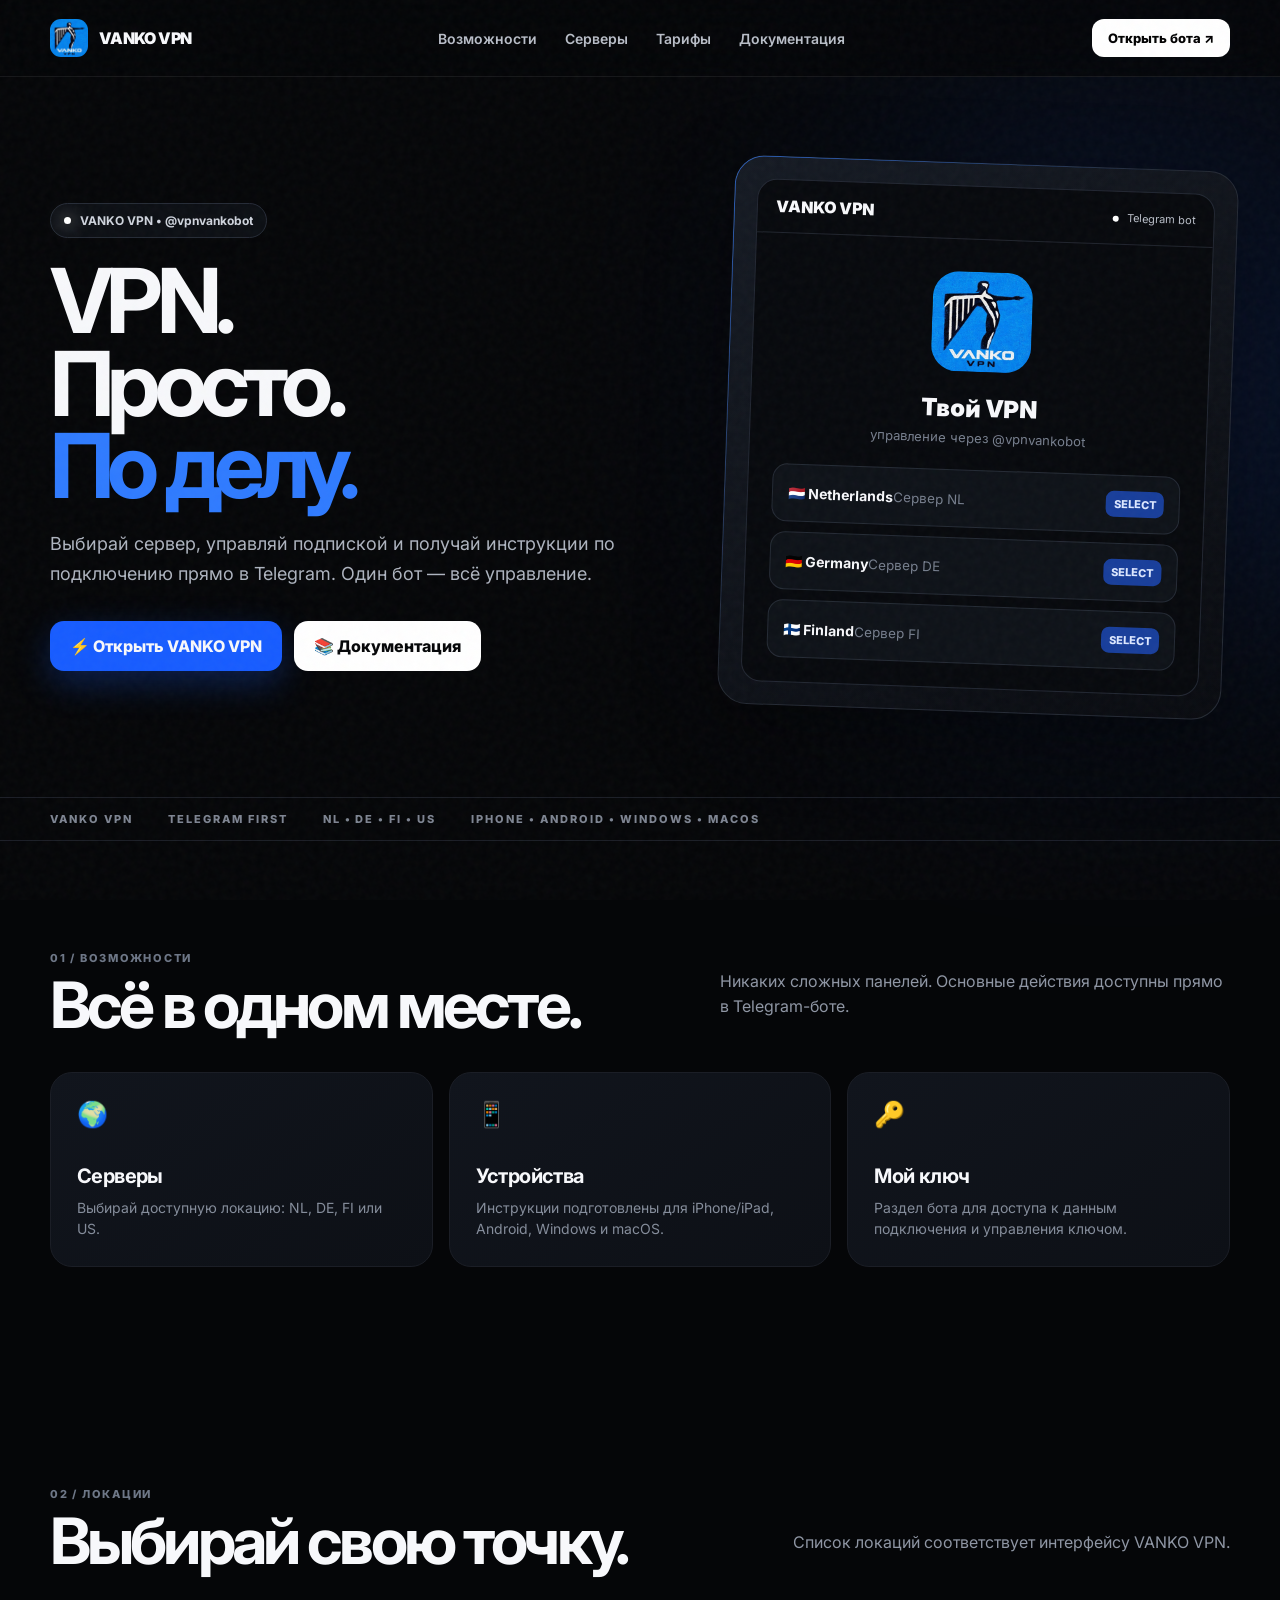
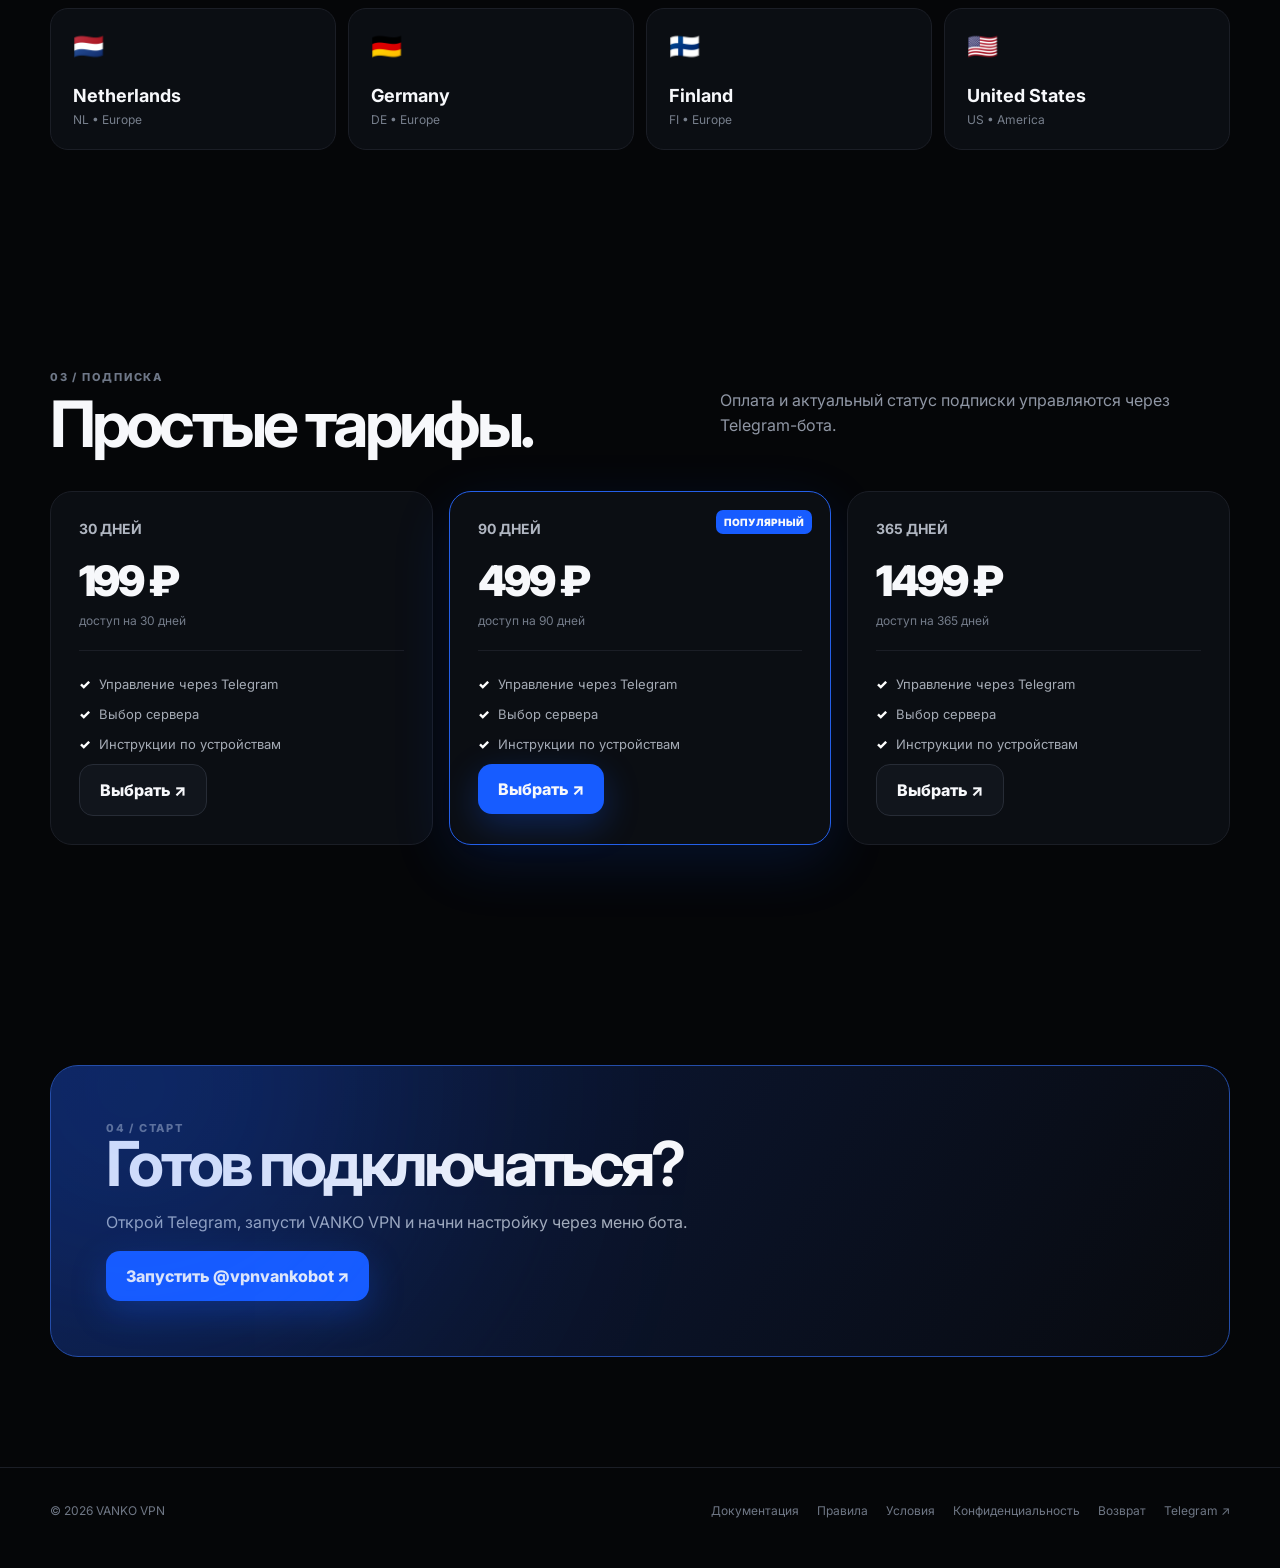
==== commit a0db4ce9: "Add files via upload" ====
--- a/index.html
+++ b/index.html
@@ -1,4 +1,4 @@
-<!doctype html><html lang="ru"><head><meta charset="utf-8"><meta name="viewport" content="width=device-width,initial-scale=1"><meta name="theme-color" content="#050608"><meta name="description" content="VANKO VPN — управление подпиской, серверами и подключением через Telegram-бота."><meta property="og:title" content="VANKO VPN"><meta property="og:description" content="VANKO VPN — всё управление в Telegram."><meta property="og:image" content="logo.png"><title>VANKO VPN — всё управление в Telegram</title><link rel="stylesheet" href="style.css"></head><body><div class="noise"></div>
+<!doctype html><html lang="ru"><head><meta charset="utf-8"><meta name="viewport" content="width=device-width,initial-scale=1"><meta name="theme-color" content="#050608"><meta name="description" content="VANKO VPN — управление подпиской, серверами и подключением через Telegram-бота."><meta property="og:title" content="VANKO VPN"><meta property="og:description" content="VANKO VPN — всё управление в Telegram."><meta property="og:image" content="logo.png"><title>VANKO VPN — всё управление в Telegram</title><link rel="stylesheet" href="style.css?v=3"><link rel="icon" href="favicon.png?v=3" type="image/png"></head><body><div class="noise"></div>
 <nav class="nav"><div class="container nav-inner"><a class="brand" href="index.html"><img src="logo.png" alt="VANKO VPN">VANKO VPN</a><div class="nav-links"><a href="#features">Возможности</a><a href="#servers">Серверы</a><a href="#plans">Тарифы</a><a href="documentation.html">Документация</a></div><a class="nav-cta" href="https://t.me/vpnvankobot">Открыть бота ↗</a><button class="mobile-menu" onclick="document.querySelector('.nav-links').style.display=document.querySelector('.nav-links').style.display==='flex'?'none':'flex'">☰</button></div></nav>
 <main><section class="hero container"><div class="glow"></div><div><div class="eyebrow"><i class="dot"></i> VANKO VPN • @vpnvankobot</div><h1>VPN.<span>Просто.</span><span class="blue">По делу.</span></h1><p class="lead">Выбирай сервер, управляй подпиской и получай инструкции по подключению прямо в Telegram. Один бот — всё управление.</p><div class="buttons"><a class="btn" href="https://t.me/vpnvankobot">⚡ Открыть VANKO VPN</a><a class="btn secondary" href="documentation.html">📚 Документация</a></div></div><div class="hero-card"><div class="screen"><div class="screen-top"><span class="mini-brand">VANKO VPN</span><span class="status"><i></i> Telegram bot</span></div><div class="screen-body"><img class="big-logo" src="logo.png" alt="VANKO"><div class="screen-title">Твой VPN</div><div class="screen-sub">управление через @vpnvankobot</div><div class="server"><div><b>🇳🇱 Netherlands</b><small>Сервер NL</small></div><span class="badge-blue">SELECT</span></div><div class="server"><div><b>🇩🇪 Germany</b><small>Сервер DE</small></div><span class="badge-blue">SELECT</span></div><div class="server"><div><b>🇫🇮 Finland</b><small>Сервер FI</small></div><span class="badge-blue">SELECT</span></div></div></div></div></section><div class="ticker"><div class="container"><span>VANKO VPN</span><span>TELEGRAM FIRST</span><span>NL • DE • FI • US</span><span>IPHONE • ANDROID • WINDOWS • MACOS</span></div></div>
 <section id="features" class="section container"><div class="section-head"><div><div class="kicker">01 / Возможности</div><h2>Всё в одном месте.</h2></div><p class="section-intro">Никаких сложных панелей. Основные действия доступны прямо в Telegram-боте.</p></div><div class="grid"><article class="card"><div class="icon">🌍</div><h3>Серверы</h3><p>Выбирай доступную локацию: NL, DE, FI или US.</p></article><article class="card"><div class="icon">📱</div><h3>Устройства</h3><p>Инструкции подготовлены для iPhone/iPad, Android, Windows и macOS.</p></article><article class="card"><div class="icon">🔑</div><h3>Мой ключ</h3><p>Раздел бота для доступа к данным подключения и управления ключом.</p></article></div></section>
